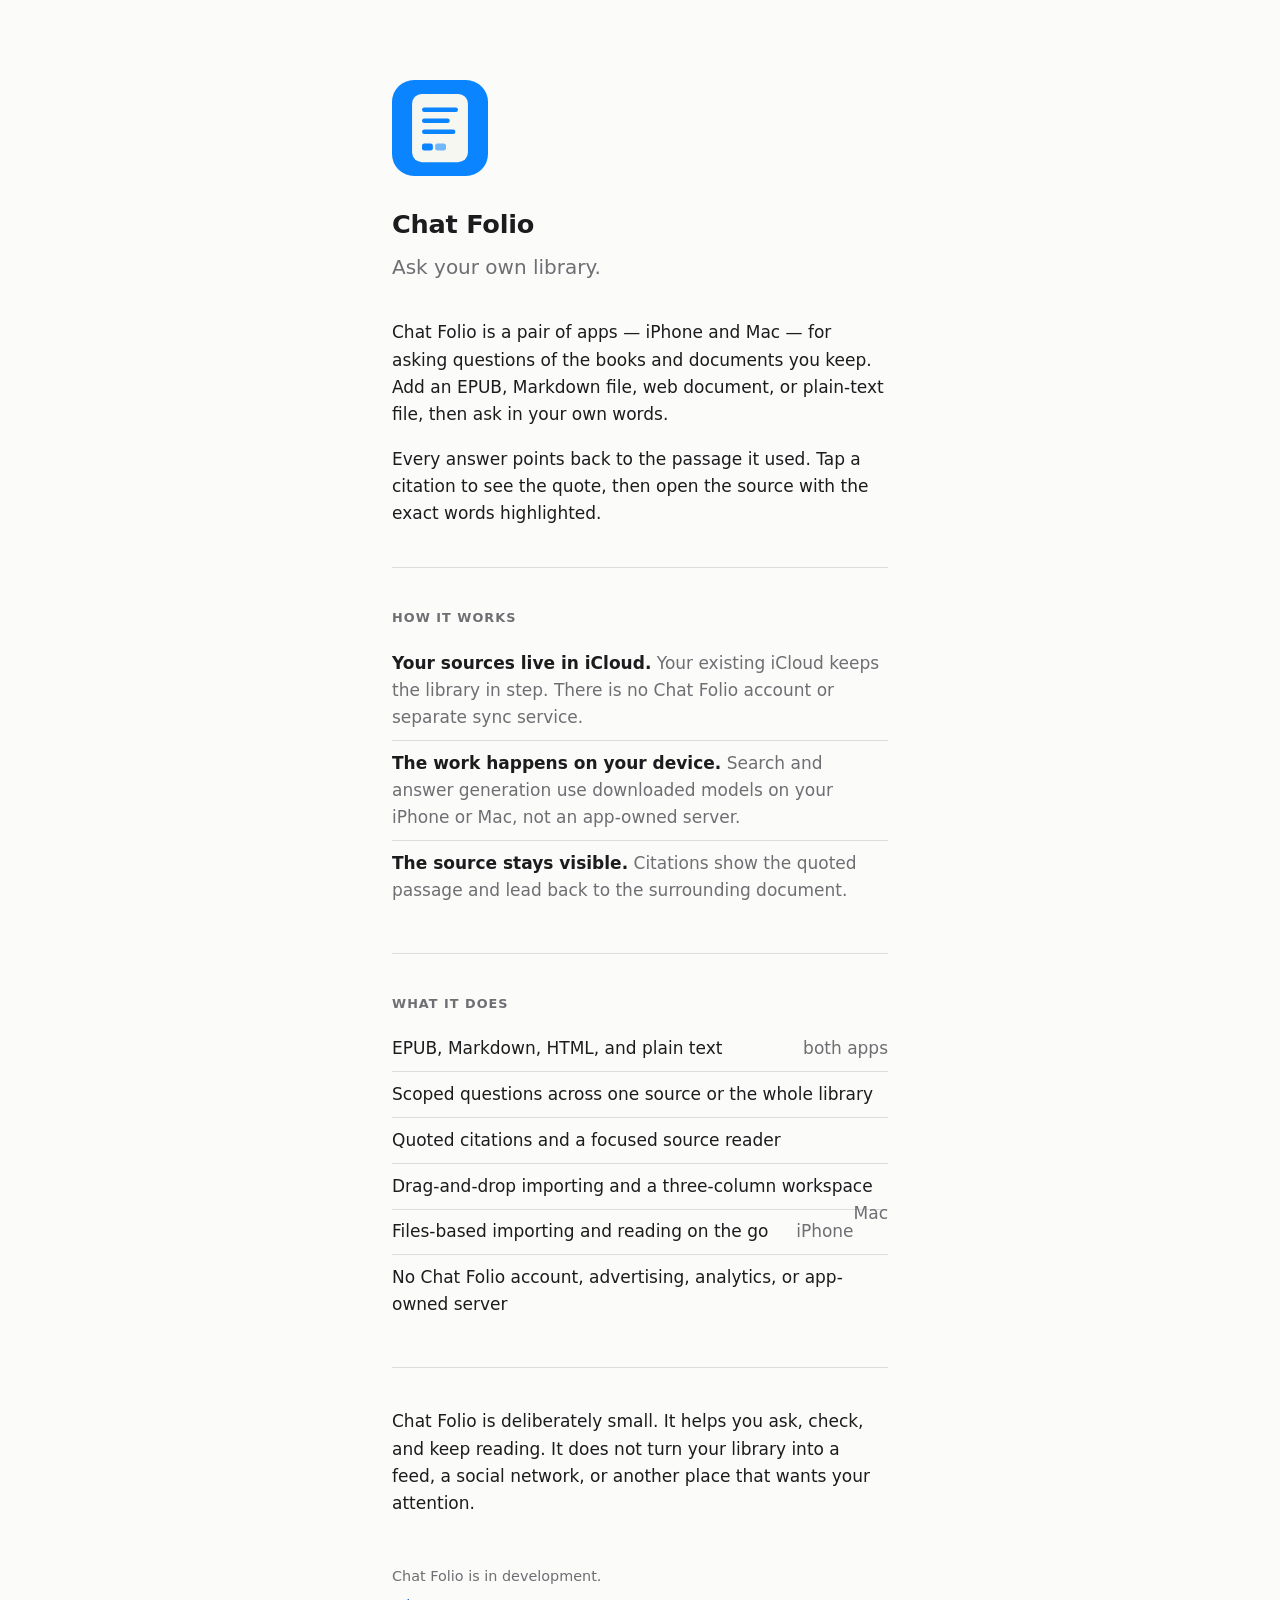
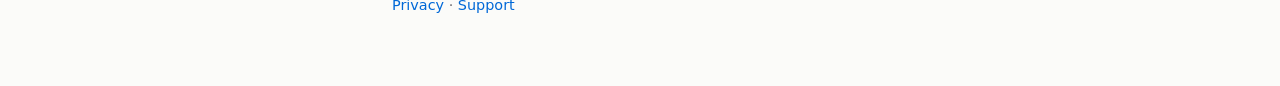
==== chatfolio/index.html @ ff31eca6 "Hub site for Matt's Useful Apps with copied app docs Co-Authored-By: Claude Fable 5 <noreply@anthrop" ====
<!doctype html>
<html lang="en">
<head>
  <meta charset="utf-8">
  <meta name="viewport" content="width=device-width, initial-scale=1">
  <title>Chat Folio — ask your own library</title>
  <meta name="description" content="An iPhone and Mac app for asking questions of your own books and documents, with answers that point back to the source.">
  <meta name="theme-color" content="#101318" media="(prefers-color-scheme: dark)">
  <meta name="theme-color" content="#fbfbf9" media="(prefers-color-scheme: light)">
  <link rel="icon" href="assets/icon.svg">
  <link rel="stylesheet" href="assets/site.css">
</head>
<body>
<main>
  <img class="icon" src="assets/icon.svg" alt="Chat Folio — a page with citation marks on a blue background">
  <h1>Chat Folio</h1>
  <p class="tagline">Ask your own library.</p>

  <p>Chat Folio is a pair of apps — iPhone&nbsp;and&nbsp;Mac — for asking questions of the books and documents you keep. Add an EPUB, Markdown file, web document, or plain-text file, then ask in your own words.</p>
  <p>Every answer points back to the passage it used. Tap a citation to see the quote, then open the source with the exact words highlighted.</p>

  <hr>

  <h2>How it works</h2>
  <ul>
    <li><strong>Your sources live in iCloud.</strong> <span>Your existing iCloud keeps the library in step. There is no Chat Folio account or separate sync service.</span></li>
    <li><strong>The work happens on your device.</strong> <span>Search and answer generation use downloaded models on your iPhone or Mac, not an app-owned server.</span></li>
    <li><strong>The source stays visible.</strong> <span>Citations show the quoted passage and lead back to the surrounding document.</span></li>
  </ul>

  <hr>

  <h2>What it does</h2>
  <ul>
    <li>EPUB, Markdown, HTML, and plain text <span class="meta">both apps</span></li>
    <li>Scoped questions across one source or the whole library</li>
    <li>Quoted citations and a focused source reader</li>
    <li>Drag-and-drop importing and a three-column workspace <span class="meta">Mac</span></li>
    <li>Files-based importing and reading on the go <span class="meta">iPhone</span></li>
    <li>No Chat Folio account, advertising, analytics, or app-owned server</li>
  </ul>

  <hr>

  <p>Chat Folio is deliberately small. It helps you ask, check, and keep reading. It does not turn your library into a feed, a social network, or another place that wants your attention.</p>

  <footer>
    <p>Chat Folio is in development.</p>
    <p><a href="privacy.html">Privacy</a> · <a href="support.html">Support</a></p>
  </footer>
</main>
</body>
</html>
---- chatfolio/assets/site.css ----
:root {
  color-scheme: light dark;
  --bg: #fbfbf9;
  --fg: #1c1c1e;
  --muted: #6e6e73;
  --accent: #0068d7;
  --focus: #0a84ff;
  --rule: rgba(0, 0, 0, 0.12);
  --soft: rgba(0, 122, 255, 0.08);
}

@media (prefers-color-scheme: dark) {
  :root {
    --bg: #101318;
    --fg: #f2f2ef;
    --muted: #a1a1a8;
    --accent: #64a8ff;
    --focus: #64a8ff;
    --rule: rgba(255, 255, 255, 0.14);
    --soft: rgba(10, 132, 255, 0.12);
  }
}

* {
  box-sizing: border-box;
  margin: 0;
  padding: 0;
}

body {
  background: var(--bg);
  color: var(--fg);
  font: 17px/1.6 -apple-system, BlinkMacSystemFont, "Segoe UI", system-ui, sans-serif;
  -webkit-font-smoothing: antialiased;
}

main {
  max-width: 34rem;
  margin: 0 auto;
  padding: 5rem 1.5rem 4rem;
}

.icon {
  width: 96px;
  height: 96px;
  display: block;
  margin-bottom: 1.75rem;
  border-radius: 22px;
}

h1 {
  margin-bottom: 0.4rem;
  font-size: 1.6rem;
  font-weight: 650;
  letter-spacing: -0.01em;
}

.tagline {
  margin-bottom: 2.25rem;
  color: var(--muted);
  font-size: 1.25rem;
}

.updated {
  margin-bottom: 2rem;
  color: var(--muted);
}

p {
  margin-bottom: 1.1rem;
}

strong {
  font-weight: 600;
}

hr {
  margin: 2.5rem 0;
  border: 0;
  border-top: 1px solid var(--rule);
}

h2 {
  margin-bottom: 0.75rem;
  color: var(--muted);
  font-size: 0.8rem;
  font-weight: 600;
  letter-spacing: 0.08em;
  text-transform: uppercase;
}

ul {
  list-style: none;
}

li {
  padding: 0.55rem 0;
  border-bottom: 1px solid var(--rule);
}

li:last-child {
  border-bottom: 0;
}

li span {
  color: var(--muted);
}

.meta {
  float: right;
  color: var(--muted);
  font-variant-numeric: tabular-nums;
}

.note {
  margin: 1.6rem 0;
  padding: 1rem 1.1rem;
  border-left: 3px solid var(--focus);
  background: var(--soft);
}

footer {
  margin-top: 3rem;
  color: var(--muted);
  font-size: 0.9rem;
}

footer p {
  margin-bottom: 0.35rem;
}

a {
  color: var(--accent);
  text-decoration: none;
}

a:hover {
  text-decoration: underline;
}

a:focus-visible {
  outline: 3px solid var(--focus);
  outline-offset: 3px;
  border-radius: 2px;
}

@media (max-width: 28rem) {
  main {
    padding-top: 3.5rem;
  }

  .meta {
    float: none;
    display: block;
  }
}
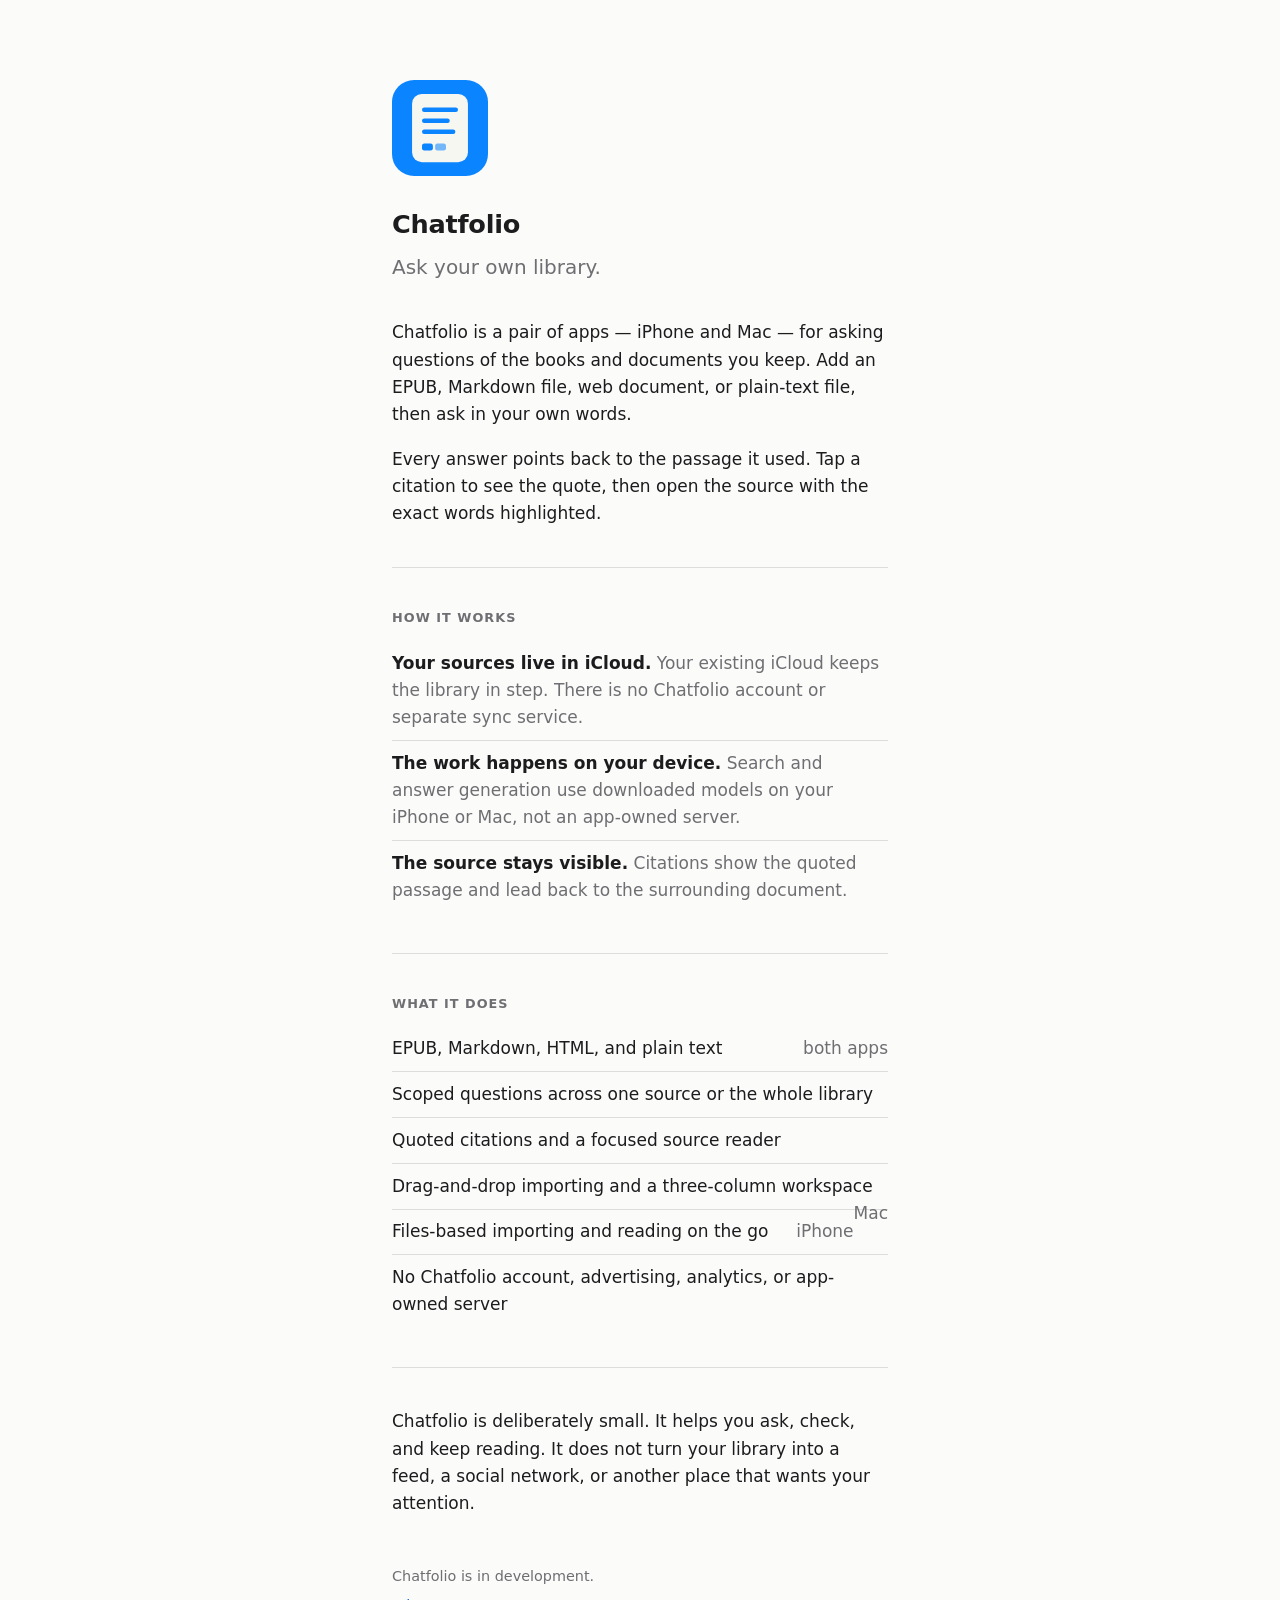
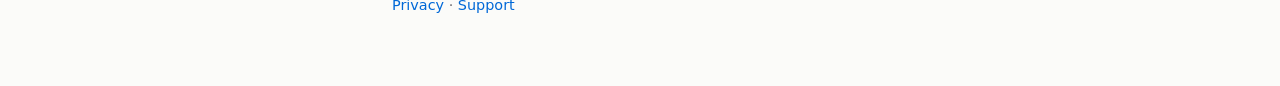
==== commit 1d90d7d5: "Refresh copied docs with Voice Takes and Chatfolio names Co-Authored-By: Claude Fable 5 <noreply@ant" ====
--- a/chatfolio/index.html
+++ b/chatfolio/index.html
@@ -3,7 +3,7 @@
 <head>
   <meta charset="utf-8">
   <meta name="viewport" content="width=device-width, initial-scale=1">
-  <title>Chat Folio — ask your own library</title>
+  <title>Chatfolio — ask your own library</title>
   <meta name="description" content="An iPhone and Mac app for asking questions of your own books and documents, with answers that point back to the source.">
   <meta name="theme-color" content="#101318" media="(prefers-color-scheme: dark)">
   <meta name="theme-color" content="#fbfbf9" media="(prefers-color-scheme: light)">
@@ -12,18 +12,18 @@
 </head>
 <body>
 <main>
-  <img class="icon" src="assets/icon.svg" alt="Chat Folio — a page with citation marks on a blue background">
-  <h1>Chat Folio</h1>
+  <img class="icon" src="assets/icon.svg" alt="Chatfolio — a page with citation marks on a blue background">
+  <h1>Chatfolio</h1>
   <p class="tagline">Ask your own library.</p>
 
-  <p>Chat Folio is a pair of apps — iPhone&nbsp;and&nbsp;Mac — for asking questions of the books and documents you keep. Add an EPUB, Markdown file, web document, or plain-text file, then ask in your own words.</p>
+  <p>Chatfolio is a pair of apps — iPhone&nbsp;and&nbsp;Mac — for asking questions of the books and documents you keep. Add an EPUB, Markdown file, web document, or plain-text file, then ask in your own words.</p>
   <p>Every answer points back to the passage it used. Tap a citation to see the quote, then open the source with the exact words highlighted.</p>
 
   <hr>
 
   <h2>How it works</h2>
   <ul>
-    <li><strong>Your sources live in iCloud.</strong> <span>Your existing iCloud keeps the library in step. There is no Chat Folio account or separate sync service.</span></li>
+    <li><strong>Your sources live in iCloud.</strong> <span>Your existing iCloud keeps the library in step. There is no Chatfolio account or separate sync service.</span></li>
     <li><strong>The work happens on your device.</strong> <span>Search and answer generation use downloaded models on your iPhone or Mac, not an app-owned server.</span></li>
     <li><strong>The source stays visible.</strong> <span>Citations show the quoted passage and lead back to the surrounding document.</span></li>
   </ul>
@@ -37,15 +37,15 @@
     <li>Quoted citations and a focused source reader</li>
     <li>Drag-and-drop importing and a three-column workspace <span class="meta">Mac</span></li>
     <li>Files-based importing and reading on the go <span class="meta">iPhone</span></li>
-    <li>No Chat Folio account, advertising, analytics, or app-owned server</li>
+    <li>No Chatfolio account, advertising, analytics, or app-owned server</li>
   </ul>
 
   <hr>
 
-  <p>Chat Folio is deliberately small. It helps you ask, check, and keep reading. It does not turn your library into a feed, a social network, or another place that wants your attention.</p>
+  <p>Chatfolio is deliberately small. It helps you ask, check, and keep reading. It does not turn your library into a feed, a social network, or another place that wants your attention.</p>
 
   <footer>
-    <p>Chat Folio is in development.</p>
+    <p>Chatfolio is in development.</p>
     <p><a href="privacy.html">Privacy</a> · <a href="support.html">Support</a></p>
   </footer>
 </main>
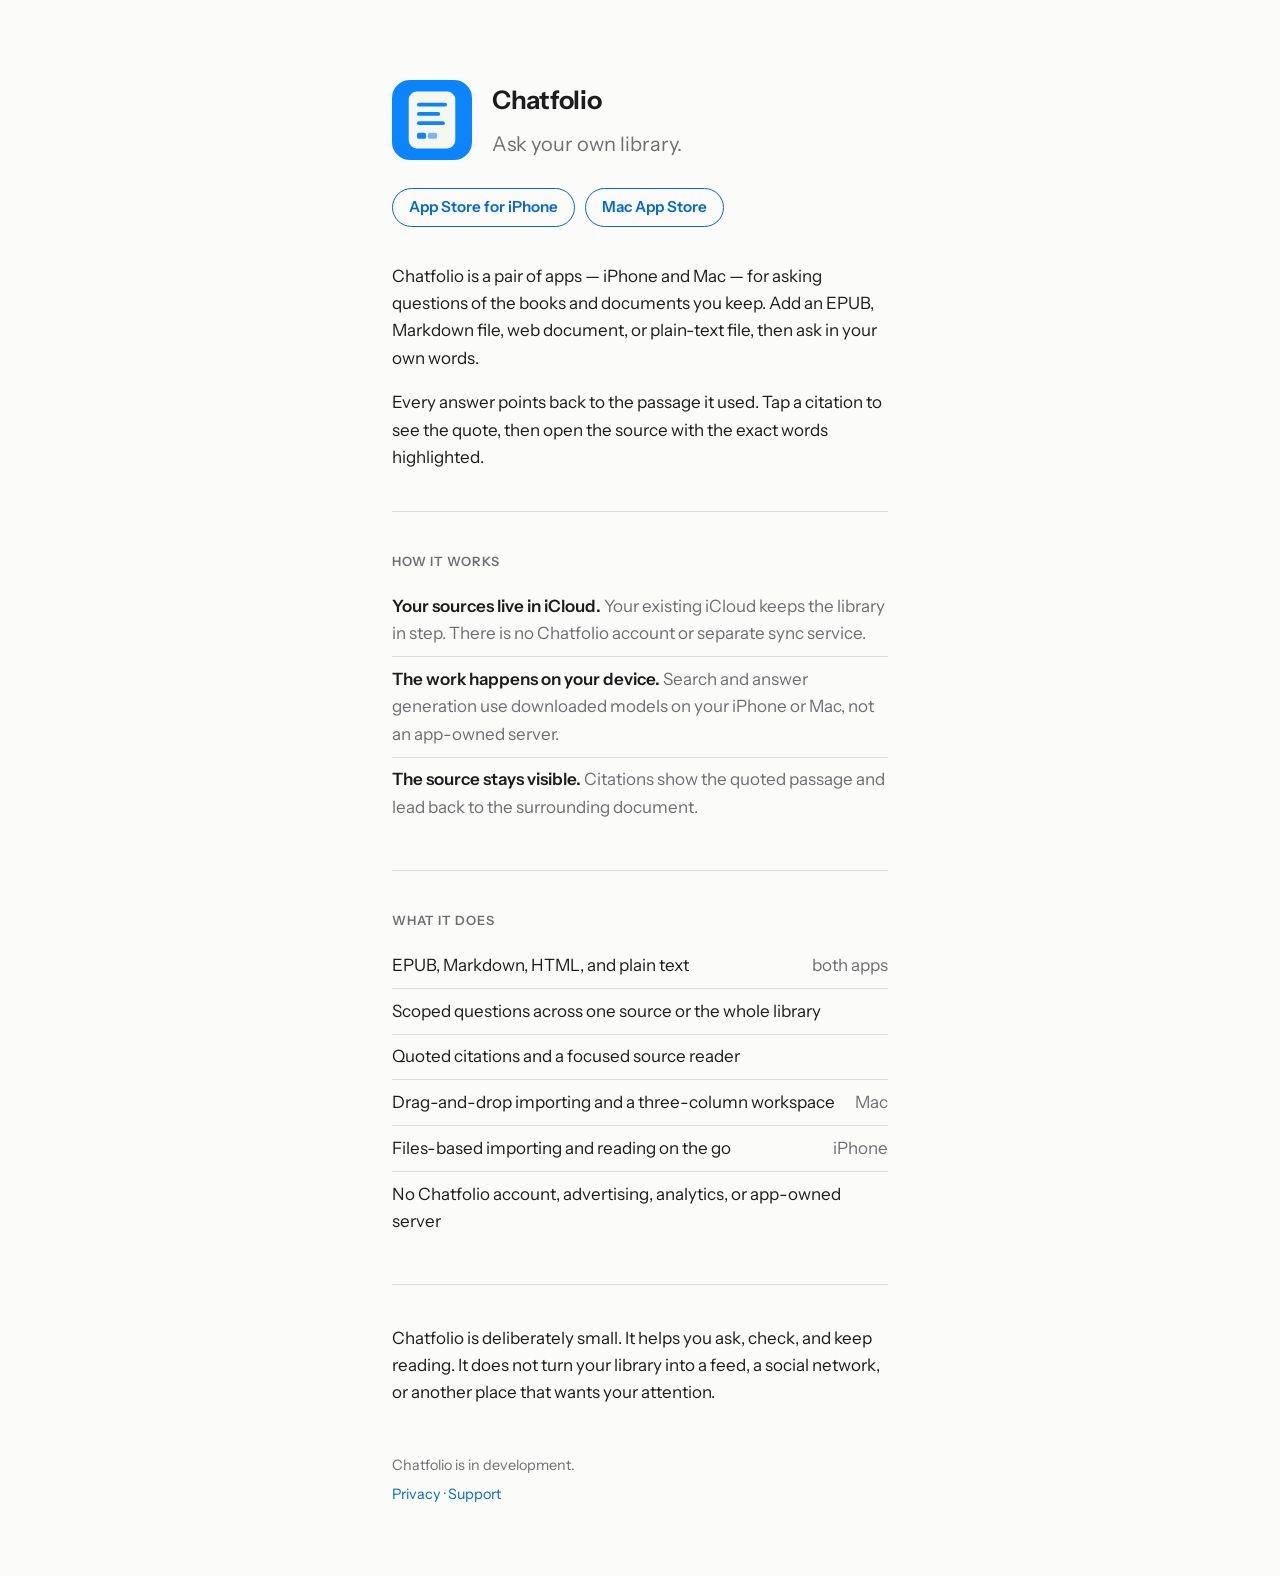
==== commit daaf86ca: "Hub: icon list, Support section, Instrument Sans; sync app header and store buttons Show each app's " ====
--- a/chatfolio/index.html
+++ b/chatfolio/index.html
@@ -12,9 +12,19 @@
 </head>
 <body>
 <main>
-  <img class="icon" src="assets/icon.svg" alt="Chatfolio — a page with citation marks on a blue background">
-  <h1>Chatfolio</h1>
-  <p class="tagline">Ask your own library.</p>
+  <header class="masthead">
+    <img class="icon" src="assets/icon.svg" alt="Chatfolio — a page with citation marks on a blue background">
+    <div>
+      <h1>Chatfolio</h1>
+      <p class="tagline">Ask your own library.</p>
+    </div>
+  </header>
+
+  <!-- TODO: replace id0000000000 with the real App Store ID once the app is live. -->
+  <p class="store">
+    <a href="https://apps.apple.com/app/id0000000000">App Store for iPhone</a>
+    <a href="https://apps.apple.com/app/id0000000000">Mac App Store</a>
+  </p>
 
   <p>Chatfolio is a pair of apps — iPhone&nbsp;and&nbsp;Mac — for asking questions of the books and documents you keep. Add an EPUB, Markdown file, web document, or plain-text file, then ask in your own words.</p>
   <p>Every answer points back to the passage it used. Tap a citation to see the quote, then open the source with the exact words highlighted.</p>
--- a/chatfolio/assets/site.css
+++ b/chatfolio/assets/site.css
@@ -1,12 +1,18 @@
+/* Instrument Sans, SIL Open Font License (see InstrumentSans-OFL.txt). */
+@font-face {
+  font-family: "Instrument Sans";
+  src: url("InstrumentSans.woff2") format("woff2");
+  font-weight: 400 700;
+  font-display: swap;
+}
+
 :root {
   color-scheme: light dark;
   --bg: #fbfbf9;
   --fg: #1c1c1e;
   --muted: #6e6e73;
   --accent: #0068d7;
-  --focus: #0a84ff;
   --rule: rgba(0, 0, 0, 0.12);
-  --soft: rgba(0, 122, 255, 0.08);
 }
 
 @media (prefers-color-scheme: dark) {
@@ -15,9 +21,7 @@
     --fg: #f2f2ef;
     --muted: #a1a1a8;
     --accent: #64a8ff;
-    --focus: #64a8ff;
     --rule: rgba(255, 255, 255, 0.14);
-    --soft: rgba(10, 132, 255, 0.12);
   }
 }
 
@@ -30,7 +34,7 @@
 body {
   background: var(--bg);
   color: var(--fg);
-  font: 17px/1.6 -apple-system, BlinkMacSystemFont, "Segoe UI", system-ui, sans-serif;
+  font: 17px/1.6 "Instrument Sans", -apple-system, BlinkMacSystemFont, "Segoe UI", system-ui, sans-serif;
   -webkit-font-smoothing: antialiased;
 }
 
@@ -40,12 +44,43 @@
   padding: 5rem 1.5rem 4rem;
 }
 
+.masthead {
+  display: flex;
+  align-items: center;
+  gap: 1.25rem;
+  margin-bottom: 1.75rem;
+}
+
 .icon {
-  width: 96px;
-  height: 96px;
-  display: block;
-  margin-bottom: 1.75rem;
-  border-radius: 22px;
+  width: 80px;
+  height: 80px;
+  flex: none;
+  border-radius: 18px;
+}
+
+.masthead .tagline {
+  margin-bottom: 0;
+}
+
+.store {
+  display: flex;
+  flex-wrap: wrap;
+  gap: 0.6rem;
+  margin-bottom: 2.25rem;
+}
+
+.store a {
+  padding: 0.4rem 1rem;
+  border: 1px solid var(--accent);
+  border-radius: 999px;
+  font-size: 0.95rem;
+  font-weight: 600;
+}
+
+.store a:hover {
+  background: var(--accent);
+  color: var(--bg);
+  text-decoration: none;
 }
 
 h1 {
@@ -112,13 +147,6 @@
   font-variant-numeric: tabular-nums;
 }
 
-.note {
-  margin: 1.6rem 0;
-  padding: 1rem 1.1rem;
-  border-left: 3px solid var(--focus);
-  background: var(--soft);
-}
-
 footer {
   margin-top: 3rem;
   color: var(--muted);
@@ -139,7 +167,7 @@
 }
 
 a:focus-visible {
-  outline: 3px solid var(--focus);
+  outline: 3px solid var(--accent);
   outline-offset: 3px;
   border-radius: 2px;
 }
@@ -149,6 +177,12 @@
     padding-top: 3.5rem;
   }
 
+  .icon {
+    width: 64px;
+    height: 64px;
+    border-radius: 14px;
+  }
+
   .meta {
     float: none;
     display: block;
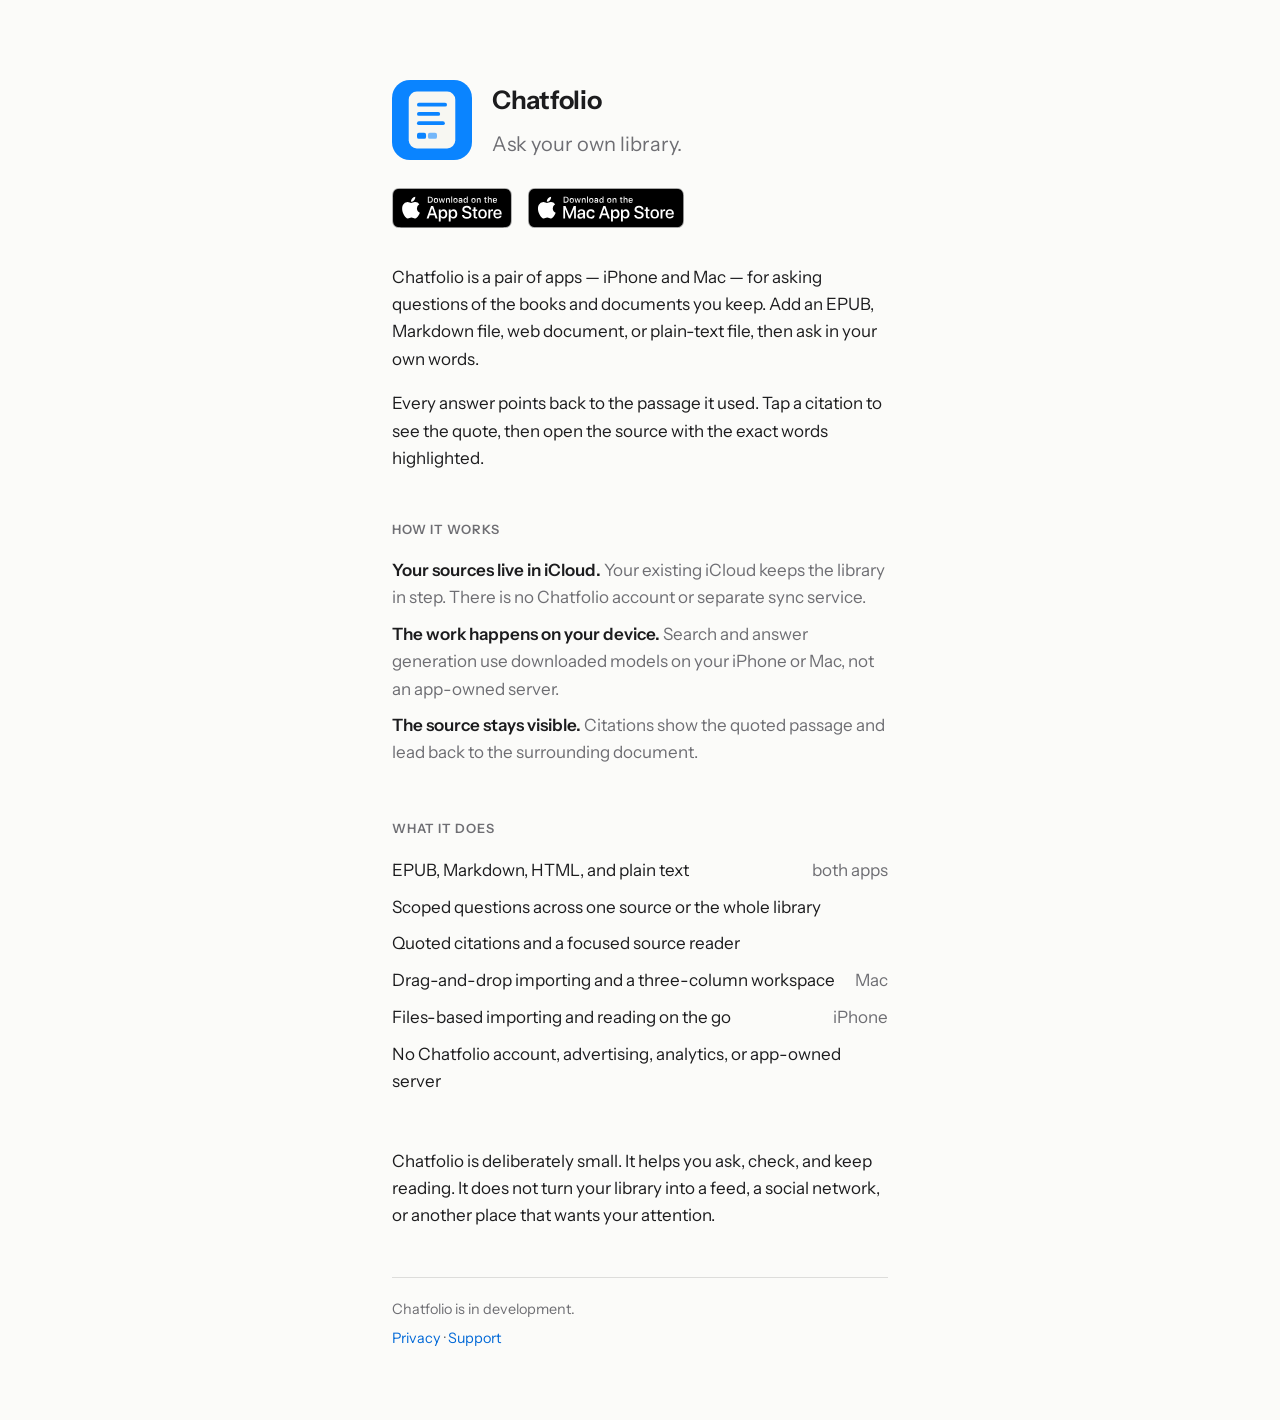
==== commit 4d08dadb: "Hub: fewer rules, even spacing; sync app badges and spacing Co-Authored-By: Claude Opus 5.5 (1M cont" ====
--- a/chatfolio/index.html
+++ b/chatfolio/index.html
@@ -8,12 +8,12 @@
   <meta name="theme-color" content="#101318" media="(prefers-color-scheme: dark)">
   <meta name="theme-color" content="#fbfbf9" media="(prefers-color-scheme: light)">
   <link rel="icon" href="assets/icon.svg">
-  <link rel="stylesheet" href="assets/site.css">
+  <link rel="stylesheet" href="assets/site.css?v=2">
 </head>
 <body>
 <main>
   <header class="masthead">
-    <img class="icon" src="assets/icon.svg" alt="Chatfolio — a page with citation marks on a blue background">
+    <img class="icon" width="80" height="80" src="assets/icon.svg" alt="Chatfolio — a page with citation marks on a blue background">
     <div>
       <h1>Chatfolio</h1>
       <p class="tagline">Ask your own library.</p>
@@ -22,8 +22,8 @@
 
   <!-- TODO: replace id0000000000 with the real App Store ID once the app is live. -->
   <p class="store">
-    <a href="https://apps.apple.com/app/id0000000000">App Store for iPhone</a>
-    <a href="https://apps.apple.com/app/id0000000000">Mac App Store</a>
+    <a href="https://apps.apple.com/app/id0000000000"><img src="assets/download-on-the-app-store.svg" width="120" height="40" alt="Download on the App Store"></a>
+    <a href="https://apps.apple.com/app/id0000000000"><img src="assets/download-on-the-mac-app-store.svg" width="156" height="40" alt="Download on the Mac App Store"></a>
   </p>
 
   <p>Chatfolio is a pair of apps — iPhone&nbsp;and&nbsp;Mac — for asking questions of the books and documents you keep. Add an EPUB, Markdown file, web document, or plain-text file, then ask in your own words.</p>
--- a/chatfolio/assets/site.css
+++ b/chatfolio/assets/site.css
@@ -65,22 +65,13 @@
 .store {
   display: flex;
   flex-wrap: wrap;
-  gap: 0.6rem;
+  gap: 1rem;
   margin-bottom: 2.25rem;
 }
 
-.store a {
-  padding: 0.4rem 1rem;
-  border: 1px solid var(--accent);
-  border-radius: 999px;
-  font-size: 0.95rem;
-  font-weight: 600;
-}
-
-.store a:hover {
-  background: var(--accent);
-  color: var(--bg);
-  text-decoration: none;
+/* Apple's badges must stay unaltered, at least 40px tall. */
+.store img {
+  display: block;
 }
 
 h1 {
@@ -110,9 +101,8 @@
 }
 
 hr {
-  margin: 2.5rem 0;
+  margin: 1.5rem 0;
   border: 0;
-  border-top: 1px solid var(--rule);
 }
 
 h2 {
@@ -125,16 +115,12 @@
 }
 
 ul {
+  margin-bottom: 1.1rem;
   list-style: none;
 }
 
 li {
-  padding: 0.55rem 0;
-  border-bottom: 1px solid var(--rule);
-}
-
-li:last-child {
-  border-bottom: 0;
+  padding: 0.3rem 0;
 }
 
 li span {
@@ -149,6 +135,8 @@
 
 footer {
   margin-top: 3rem;
+  padding-top: 1.25rem;
+  border-top: 1px solid var(--rule);
   color: var(--muted);
   font-size: 0.9rem;
 }
